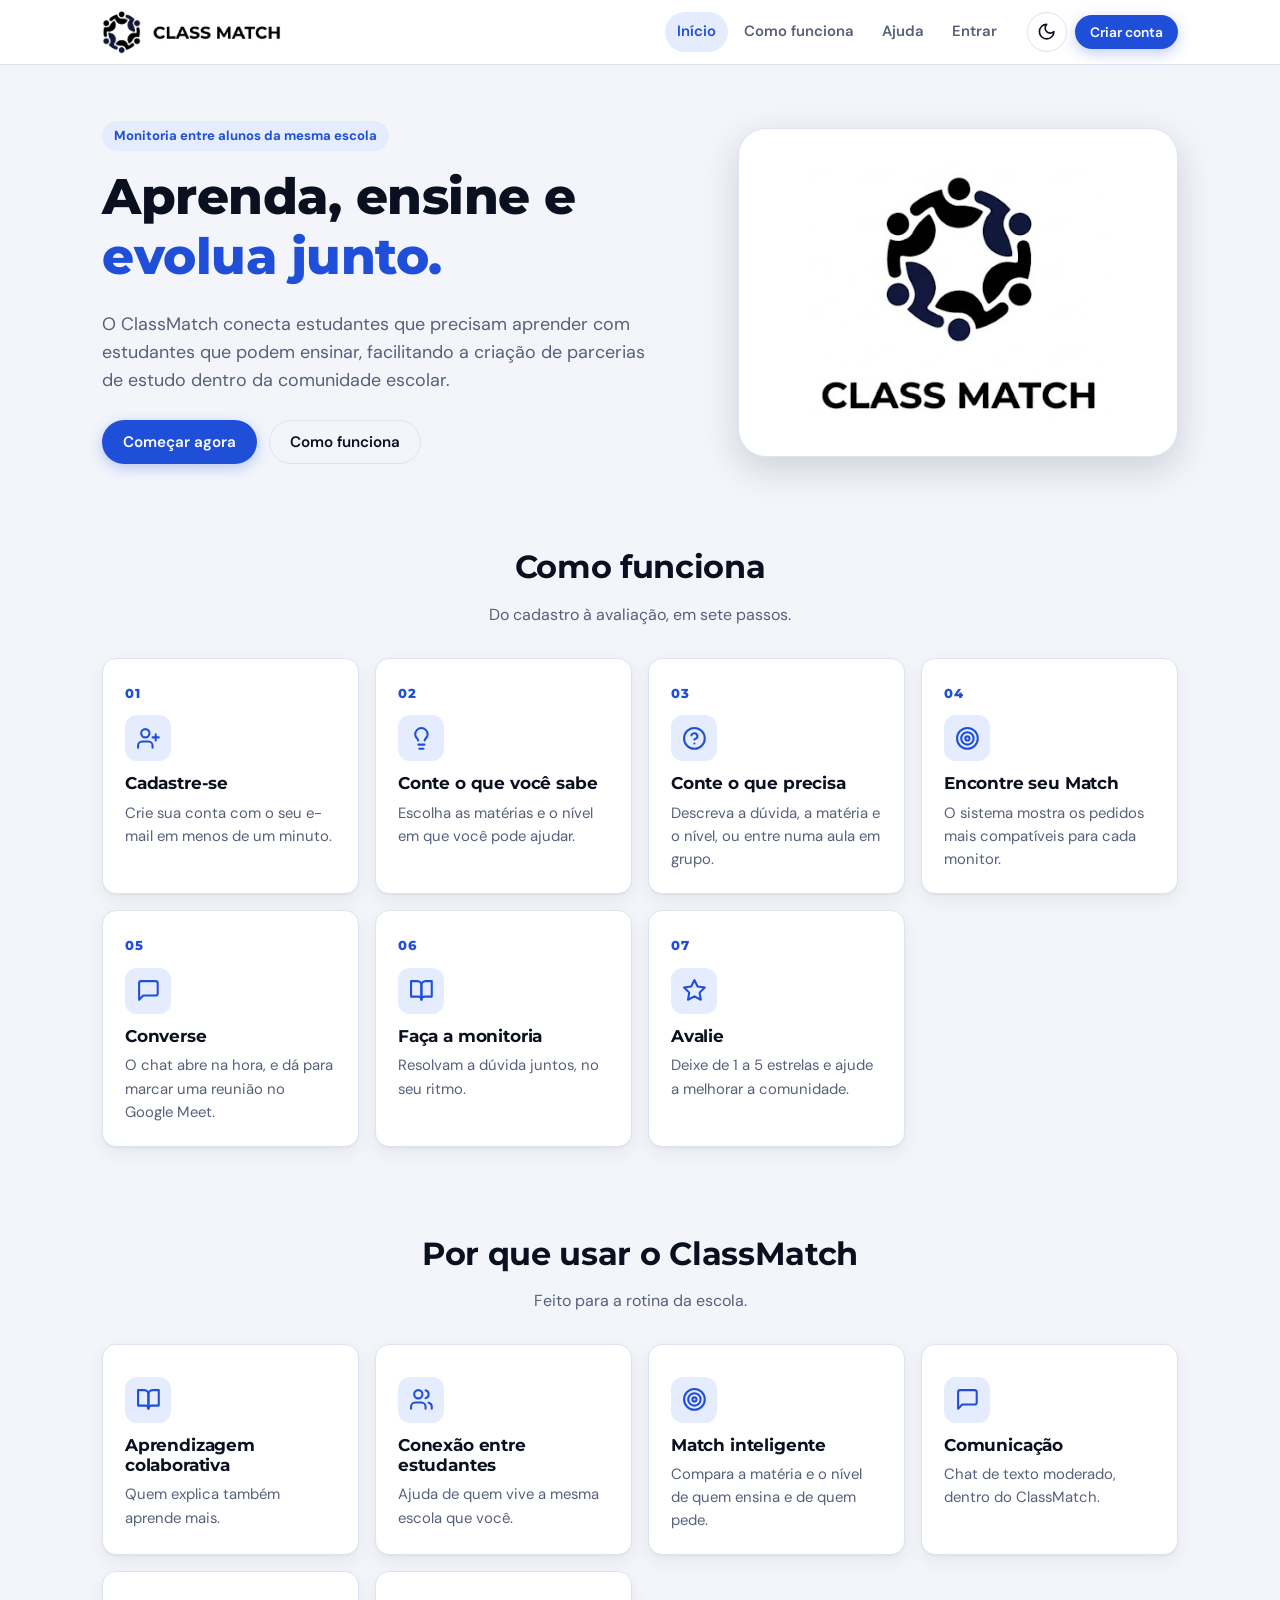
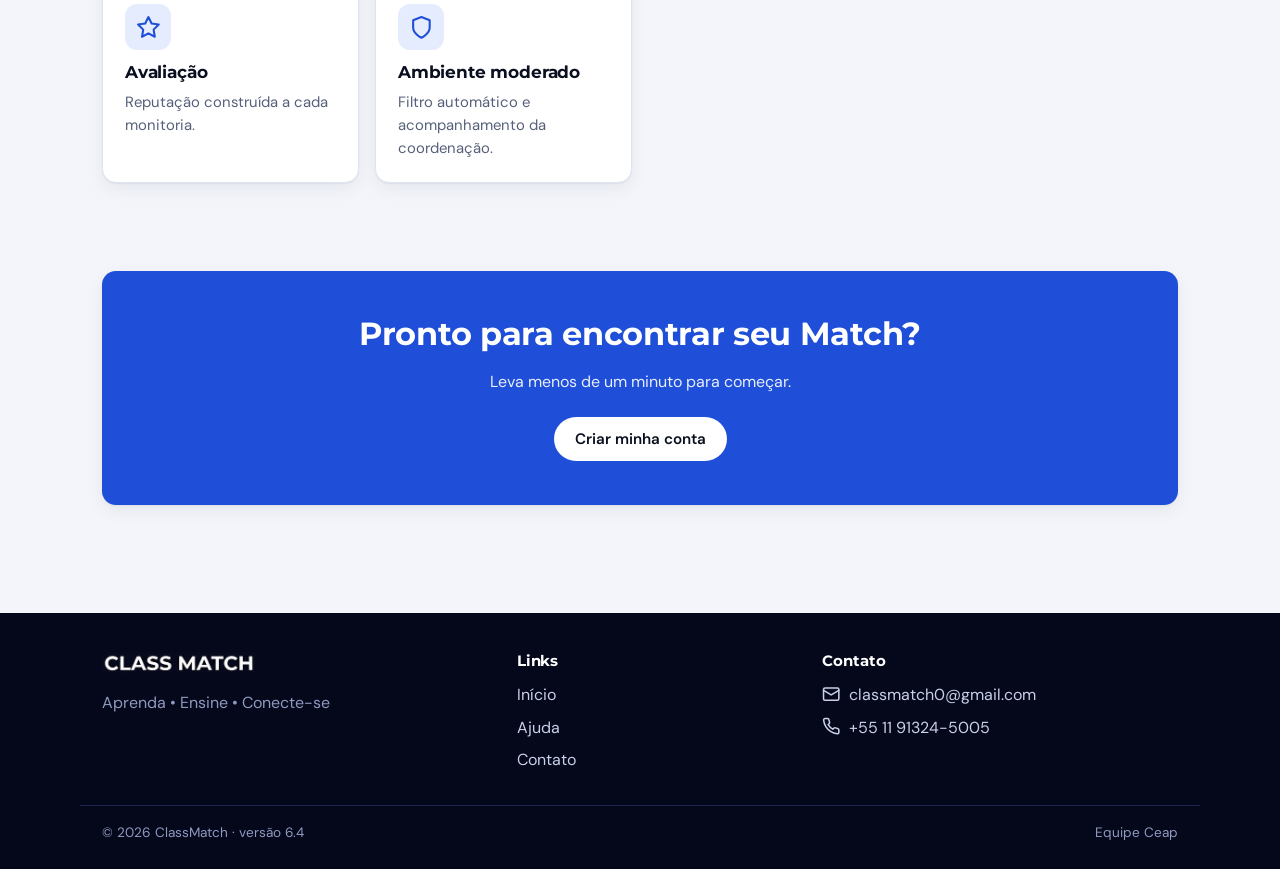
==== frontend/index.html @ 3da72a3e "ClassMatch v6.4 Co-Authored-By: Claude Opus 5.5 (1M context) <noreply@anthropic.com> Claude-Session:" ====
<!DOCTYPE html>
<html lang="pt-BR">
<head>
<meta charset="UTF-8">
<meta name="viewport" content="width=device-width, initial-scale=1.0">
<title>ClassMatch — Aprenda, ensine e evolua junto</title>
<link rel="icon" href="img/simbolo-claro.png">
<script>try{document.documentElement.dataset.tema=localStorage.getItem('classmatch_tema')||(matchMedia('(prefers-color-scheme: dark)').matches?'escuro':'claro')}catch(e){document.documentElement.dataset.tema='claro'}</script>
<link rel="stylesheet" href="style.css">
</head>
<body>
<header id="topo"></header>

<main>
    <section class="hero">
        <div>
            <span class="etiqueta">Monitoria entre alunos da mesma escola</span>
            <h1>Aprenda, ensine e <span class="destaque">evolua junto.</span></h1>
            <p class="lead">O ClassMatch conecta estudantes que precisam aprender com estudantes que podem ensinar,
                facilitando a criação de parcerias de estudo dentro da comunidade escolar.</p>
            <div class="hero-botoes" id="hero-botoes">
                <a href="entrar.html#cadastro" class="btn btn-primary">Começar agora</a>
                <a href="#como-funciona" class="btn btn-ghost">Como funciona</a>
            </div>
        </div>
        <div class="hero-logo">
            <img src="img/logo-claro.png" alt="Logo ClassMatch" class="so-claro">
            <img src="img/logo-escuro.png" alt="Logo ClassMatch" class="so-escuro">
        </div>
    </section>

    <section class="faixa-secao" id="como-funciona">
        <h2>Como funciona</h2>
        <p class="sub">Do cadastro à avaliação, em sete passos.</p>
        <div class="grade">
            <div class="card passo"><span class="passo-num">01</span><span class="passo-icone"><i data-icone="novoUsuario"></i></span><h3>Cadastre-se</h3><p>Crie sua conta com o seu e-mail em menos de um minuto.</p></div>
            <div class="card passo"><span class="passo-num">02</span><span class="passo-icone"><i data-icone="lampada"></i></span><h3>Conte o que você sabe</h3><p>Escolha as matérias e o nível em que você pode ajudar.</p></div>
            <div class="card passo"><span class="passo-num">03</span><span class="passo-icone"><i data-icone="ajuda"></i></span><h3>Conte o que precisa</h3><p>Descreva a dúvida, a matéria e o nível, ou entre numa aula em grupo.</p></div>
            <div class="card passo"><span class="passo-num">04</span><span class="passo-icone"><i data-icone="alvo"></i></span><h3>Encontre seu Match</h3><p>O sistema mostra os pedidos mais compatíveis para cada monitor.</p></div>
            <div class="card passo"><span class="passo-num">05</span><span class="passo-icone"><i data-icone="mensagem"></i></span><h3>Converse</h3><p>O chat abre na hora, e dá para marcar uma reunião no Google Meet.</p></div>
            <div class="card passo"><span class="passo-num">06</span><span class="passo-icone"><i data-icone="livro"></i></span><h3>Faça a monitoria</h3><p>Resolvam a dúvida juntos, no seu ritmo.</p></div>
            <div class="card passo"><span class="passo-num">07</span><span class="passo-icone"><i data-icone="estrela"></i></span><h3>Avalie</h3><p>Deixe de 1 a 5 estrelas e ajude a melhorar a comunidade.</p></div>
        </div>
    </section>

    <section class="faixa-secao">
        <h2>Por que usar o ClassMatch</h2>
        <p class="sub">Feito para a rotina da escola.</p>
        <div class="grade">
            <div class="card beneficio"><span class="beneficio-icone"><i data-icone="livro"></i></span><h3>Aprendizagem colaborativa</h3><p>Quem explica também aprende mais.</p></div>
            <div class="card beneficio"><span class="beneficio-icone"><i data-icone="usuarios"></i></span><h3>Conexão entre estudantes</h3><p>Ajuda de quem vive a mesma escola que você.</p></div>
            <div class="card beneficio"><span class="beneficio-icone"><i data-icone="alvo"></i></span><h3>Match inteligente</h3><p>Compara a matéria e o nível de quem ensina e de quem pede.</p></div>
            <div class="card beneficio"><span class="beneficio-icone"><i data-icone="mensagem"></i></span><h3>Comunicação</h3><p>Chat de texto moderado, dentro do ClassMatch.</p></div>
            <div class="card beneficio"><span class="beneficio-icone"><i data-icone="estrela"></i></span><h3>Avaliação</h3><p>Reputação construída a cada monitoria.</p></div>
            <div class="card beneficio"><span class="beneficio-icone"><i data-icone="escudo"></i></span><h3>Ambiente moderado</h3><p>Filtro automático e acompanhamento da coordenação.</p></div>
        </div>
    </section>

    <section class="faixa-secao">
        <div class="card cta">
            <h2>Pronto para encontrar seu Match?</h2>
            <p>Leva menos de um minuto para começar.</p>
            <a href="entrar.html#cadastro" class="btn" id="cta-botao">Criar minha conta</a>
        </div>
    </section>
</main>

<footer id="rodape"></footer>
<script src="api.js"></script>
<script src="layout.js"></script>
<script>
    // Recado de despedida depois de excluir a conta.
    try {
        const recadoOk = sessionStorage.getItem('classmatch_recado_ok');
        if (recadoOk) {
            sessionStorage.removeItem('classmatch_recado_ok');
            document.querySelector('main').prepend(h('div', { class: 'container' },
                h('div', { class: 'msg show ok', role: 'status' }, recadoOk)));
        }
    } catch (_) { /* navegador sem armazenamento */ }
    // Quem já está logado vai direto para o painel.
    if (sessao.obter()) {
        document.getElementById('hero-botoes').replaceChildren(
            h('a', { href: 'dashboard.html', class: 'btn btn-primary' }, 'Ir para o meu painel'),
            h('a', { href: '#como-funciona', class: 'btn btn-ghost' }, 'Como funciona'));
        const cta = document.getElementById('cta-botao');
        cta.href = 'dashboard.html';
        cta.textContent = 'Abrir meu painel';
    }
</script>
</body>
</html>
---- frontend/style.css ----
/* ============================================================================
   ClassMatch — estilo
   Cores: preto, azul e branco. Tema claro/escuro via <html data-tema="...">.
   O fundo do tema escuro é o mesmo azul-marinho da logo (#080B1E).
   ============================================================================ */
@import url('https://fonts.googleapis.com/css2?family=Montserrat:wght@600;700;800&family=DM+Sans:wght@400;500;600;700&display=swap');

:root,
[data-tema="claro"] {
    --fundo: #F3F5FB;
    --superficie: #FFFFFF;
    --superficie-2: #EDF1FA;
    --cabecalho: #FFFFFF;          /* igual ao fundo da logo clara */
    --texto: #0B1020;
    --texto-suave: #56607A;
    --linha: #DDE3EF;
    --azul: #1F4FD8;
    --azul-forte: #1740B5;
    --azul-suave: #E5ECFD;
    --contraste-azul: #FFFFFF;
    --sucesso: #0F8A5F;
    --sucesso-suave: #E3F5EE;
    --erro: #CF3B3B;
    --erro-suave: #FCEBEB;
    --aviso: #A86A0C;
    --aviso-suave: #FDF3E1;
    --sombra: 0 1px 2px rgba(11, 16, 32, .06), 0 6px 18px rgba(11, 16, 32, .06);
    --sombra-forte: 0 12px 36px rgba(11, 16, 32, .16);
    color-scheme: light;
}

[data-tema="escuro"] {
    --fundo: #080B1E;              /* igual ao fundo da logo escura */
    --superficie: #0F1531;
    --superficie-2: #161E42;
    --cabecalho: #080B1E;
    --texto: #EEF2FF;
    --texto-suave: #9AA5C6;
    --linha: #242D57;
    --azul: #4C7DFF;
    --azul-forte: #6E96FF;
    --azul-suave: rgba(76, 125, 255, .16);
    --contraste-azul: #FFFFFF;
    --sucesso: #3CCB8E;
    --sucesso-suave: rgba(60, 203, 142, .14);
    --erro: #FF6B6B;
    --erro-suave: rgba(255, 107, 107, .14);
    --aviso: #F2B544;
    --aviso-suave: rgba(242, 181, 68, .14);
    --sombra: 0 1px 2px rgba(0, 0, 0, .4), 0 8px 24px rgba(0, 0, 0, .25);
    --sombra-forte: 0 16px 40px rgba(0, 0, 0, .5);
    color-scheme: dark;
}

:root {
    --raio: 14px;
    --raio-sm: 9px;
    --fonte-titulo: 'Montserrat', 'Segoe UI', Arial, sans-serif;
    --fonte: 'DM Sans', 'Segoe UI', Arial, sans-serif;
    --largura: 1120px;
}

* { box-sizing: border-box; }
[hidden] { display: none !important; }

/* Ícones SVG (api.js) */
.icone { width: 1.15em; height: 1.15em; fill: none; stroke: currentColor; stroke-width: 2; stroke-linecap: round; stroke-linejoin: round; vertical-align: -.2em; flex-shrink: 0; }
.auth-lado li .icone, #contato .icone { color: var(--azul); margin-right: 4px; }
.rodape a .icone { margin-right: 4px; }

html { scroll-behavior: smooth; scroll-padding-top: 84px; }
body {
    margin: 0;
    min-height: 100vh;
    display: flex;
    flex-direction: column;
    background: var(--fundo);
    color: var(--texto);
    font-family: var(--fonte);
    font-size: 16px;
    line-height: 1.55;
    transition: background-color .25s ease, color .25s ease;
}
main { flex: 1; }
h1, h2, h3 { font-family: var(--fonte-titulo); line-height: 1.2; margin: 0 0 .5em; letter-spacing: -.01em; }
h1 { font-size: clamp(2rem, 4.5vw, 3.1rem); font-weight: 800; }
h2 { font-size: 1.35rem; font-weight: 700; }
h3 { font-size: 1.05rem; font-weight: 700; }
p { margin: 0 0 .8em; }
a { color: var(--azul); }
img { max-width: 100%; }
code { font-size: .88em; background: var(--superficie-2); padding: 1px 6px; border-radius: 6px; }

/* Logo muda sozinha com o tema */
[data-tema="escuro"] .so-claro { display: none !important; }
[data-tema="claro"] .so-escuro, :root:not([data-tema]) .so-escuro { display: none !important; }

/* ---------------------------------------------------------------- botões */
.btn {
    display: inline-flex; align-items: center; justify-content: center; gap: 8px;
    padding: 11px 20px;
    border: 1px solid transparent;
    border-radius: 999px;
    font: 600 .95rem var(--fonte);
    text-decoration: none;
    cursor: pointer;
    transition: transform .15s ease, background-color .15s ease, border-color .15s ease, box-shadow .15s ease;
    white-space: nowrap;
}
.btn:hover { transform: translateY(-1px); }
.btn:active { transform: translateY(0); }
.btn:disabled { opacity: .55; cursor: progress; transform: none; }
.btn-primary, .btn-accent { background: var(--azul); color: var(--contraste-azul); box-shadow: 0 4px 14px rgba(31, 79, 216, .28); }
.btn-primary:hover, .btn-accent:hover { background: var(--azul-forte); }
.btn-ghost { background: transparent; color: var(--texto); border-color: var(--linha); }
.btn-ghost:hover { border-color: var(--azul); color: var(--azul); }
.btn-escuro { background: var(--texto); color: var(--fundo); }
.btn-sm { padding: 7px 14px; font-size: .86rem; }
.btn-block { width: 100%; }
.btn-perigo { color: var(--erro); }
.btn-perigo:hover { color: var(--erro); border-color: var(--erro); }
.btn-perigo-cheio { background: var(--erro); color: #FFFFFF; }
.btn:focus-visible, .icone-btn:focus-visible, a:focus-visible, .tab-btn:focus-visible, .chip-remover:focus-visible,
.estrela:focus-visible, .item-clicavel:focus-visible, summary:focus-visible, input:focus-visible,
select:focus-visible, textarea:focus-visible {
    outline: 3px solid var(--azul);
    outline-offset: 2px;
}

.icone-btn {
    position: relative;
    display: inline-grid; place-items: center;
    width: 40px; height: 40px;
    border: 1px solid var(--linha);
    border-radius: 50%;
    background: var(--superficie);
    color: var(--texto);
    font-size: 1.05rem;
    cursor: pointer;
    transition: border-color .15s ease, transform .15s ease;
}
.icone-btn:hover { border-color: var(--azul); transform: translateY(-1px); }

/* ---------------------------------------------------------------- cabeçalho */
.topo {
    position: sticky; top: 0; z-index: 40;
    background: var(--cabecalho);
    border-bottom: 1px solid var(--linha);
    transition: background-color .25s ease;
}
.topo-interno {
    max-width: var(--largura); margin: 0 auto;
    display: flex; align-items: center; gap: 18px;
    padding: 10px 22px;
}
.marca { display: inline-flex; align-items: center; gap: 10px; text-decoration: none; flex-shrink: 0; }
.marca .simbolo { height: 44px; width: auto; }
.marca .nome { height: 17px; width: auto; }
.menu { display: flex; align-items: center; gap: 4px; margin-left: auto; }
.menu a.link {
    padding: 8px 12px; border-radius: 999px;
    color: var(--texto-suave); text-decoration: none; font-weight: 600; font-size: .93rem;
    transition: color .15s ease, background-color .15s ease;
}
.menu a.link:hover { color: var(--texto); background: var(--superficie-2); }
.menu a.link.atual { color: var(--azul); background: var(--azul-suave); }
.acoes-topo { display: flex; align-items: center; gap: 8px; }
.menu-btn { display: none; }
.avatar {
    display: inline-grid; place-items: center;
    width: 40px; height: 40px; border-radius: 50%;
    background: var(--azul); color: #FFFFFF;
    font: 700 .9rem var(--fonte-titulo); text-decoration: none; flex-shrink: 0;
}
.avatar.grande { width: 88px; height: 88px; font-size: 1.8rem; }

/* Notificações */
.contador-notif {
    position: absolute; top: -4px; right: -4px;
    min-width: 19px; height: 19px; padding: 0 5px;
    border-radius: 999px; background: var(--erro); color: #FFFFFF;
    font: 700 .7rem/19px var(--fonte); text-align: center;
}
.notif-caixa { position: relative; }
.painel-notif {
    position: absolute; right: 0; top: calc(100% + 10px);
    width: min(360px, calc(100vw - 24px));
    background: var(--superficie); border: 1px solid var(--linha);
    border-radius: var(--raio); box-shadow: var(--sombra-forte);
    overflow: hidden; animation: aparecer .18s ease;
}
.painel-notif-topo { display: flex; justify-content: space-between; align-items: center; padding: 12px 16px; border-bottom: 1px solid var(--linha); }
.painel-notif-topo strong { font-family: var(--fonte-titulo); font-size: .95rem; }
.painel-notif-topo button { background: none; border: none; color: var(--azul); font: 600 .82rem var(--fonte); cursor: pointer; }
.lista-notif { max-height: 380px; overflow-y: auto; }
.notif {
    display: flex; gap: 12px; width: 100%; padding: 12px 16px;
    border: none; border-bottom: 1px solid var(--linha); background: none;
    color: var(--texto); font: inherit; text-align: left; cursor: pointer;
}
.notif:hover { background: var(--superficie-2); }
.notif.nao-lida { background: var(--azul-suave); }
.notif-icone { color: var(--azul); font-size: 1.15rem; line-height: 1.2; }
.notif-texto { font-size: .9rem; }
.notif-tempo { display: block; font-size: .76rem; color: var(--texto-suave); }
.notif-vazia { padding: 26px 16px; text-align: center; color: var(--texto-suave); font-size: .9rem; }

/* ---------------------------------------------------------------- rodapé */
.rodape { margin-top: 64px; background: #05071A; color: #C8D0EA; }
.rodape-interno {
    max-width: var(--largura); margin: 0 auto; padding: 40px 22px 24px;
    display: grid; grid-template-columns: 1.4fr 1fr 1.3fr; gap: 32px;
}
.rodape img { height: 20px; width: auto; margin-bottom: 10px; }
.rodape h3 { color: #FFFFFF; font-size: .92rem; margin-bottom: 12px; }
.rodape a { color: #C8D0EA; text-decoration: none; display: block; margin-bottom: 8px; }
.rodape a:hover { color: #FFFFFF; }
.rodape-lema { color: #8E9AC0; margin: 0; }
.rodape-base {
    max-width: var(--largura); margin: 0 auto; padding: 16px 22px 26px;
    border-top: 1px solid #1B2350; font-size: .85rem; color: #8E9AC0;
    display: flex; justify-content: space-between; gap: 12px; flex-wrap: wrap;
}

/* ---------------------------------------------------------------- estrutura */
.container { max-width: var(--largura); margin: 0 auto; padding: 32px 22px; }
.section { margin-bottom: 36px; animation: subir .35s ease both; }
.section-head { display: flex; justify-content: space-between; align-items: baseline; gap: 12px; margin-bottom: 14px; }
.section-head h2 { margin: 0; }
.count { font-size: .86rem; color: var(--texto-suave); }
.muted, .hint { color: var(--texto-suave); }
.voltar-linha { display: flex; gap: 8px; flex-wrap: wrap; margin-bottom: 20px; }
.grid-2 { display: grid; grid-template-columns: minmax(0, 1fr) minmax(0, 1.25fr); gap: 20px; align-items: start; }

.card, .item {
    background: var(--superficie);
    border: 1px solid var(--linha);
    border-radius: var(--raio);
    box-shadow: var(--sombra);
    transition: border-color .15s ease, transform .15s ease, background-color .25s ease;
}
.card { padding: 24px; }
.item { padding: 18px 20px; margin-bottom: 12px; animation: subir .3s ease both; }
.item-top { display: flex; justify-content: space-between; align-items: flex-start; gap: 10px; }
.item-title { font-weight: 700; font-size: 1.02rem; }
.item-meta { font-size: .86rem; color: var(--texto-suave); margin-top: 3px; }
.item-texto { margin: 10px 0 0; white-space: pre-wrap; overflow-wrap: anywhere; }
.item-actions { display: flex; flex-wrap: wrap; align-items: center; gap: 8px; margin-top: 14px; }
.item-clicavel { cursor: pointer; }
.item-clicavel:hover { border-color: var(--azul); }
.item-clicavel.ativo { border-color: var(--azul); box-shadow: inset 4px 0 0 var(--azul), var(--sombra); }
.item-alerta { box-shadow: inset 4px 0 0 var(--erro), var(--sombra); }
.item-sinais { display: flex; gap: 12px; margin-top: 8px; }
.sinal { font-size: .8rem; font-weight: 600; color: var(--azul); }
.sinal-novo::before { content: ""; display: inline-block; width: 8px; height: 8px; margin-right: 6px; border-radius: 50%; background: var(--azul); }
.empty-state {
    padding: 26px; border: 1px dashed var(--linha); border-radius: var(--raio);
    text-align: center; color: var(--texto-suave); background: var(--superficie);
}

/* Selos de status */
.badge {
    display: inline-flex; align-items: center; gap: 4px;
    padding: 3px 10px; border-radius: 999px;
    font-size: .76rem; font-weight: 700; white-space: nowrap;
    background: var(--superficie-2); color: var(--texto-suave);
}
.badge.pendente, .badge.em_analise, .badge.advertido { background: var(--aviso-suave); color: var(--aviso); }
.badge.em_match, .badge.aceito, .badge.azul { background: var(--azul-suave); color: var(--azul); }
.badge.atendida, .badge.concluido, .badge.resolvida, .badge.ativo { background: var(--sucesso-suave); color: var(--sucesso); }
.badge.cancelada, .badge.cancelado, .badge.banido, .badge.recusado { background: var(--erro-suave); color: var(--erro); }

/* ---------------------------------------------------------------- formulários */
.field { margin-bottom: 16px; }
.field label { display: block; margin-bottom: 6px; font-size: .88rem; font-weight: 600; }
.obrigatorio { color: var(--erro); }
.field input, .field select, .field textarea, .entrada, .chat-input input {
    width: 100%;
    padding: 11px 14px;
    border: 1px solid var(--linha);
    border-radius: var(--raio-sm);
    background: var(--superficie);
    color: var(--texto);
    font: inherit;
    transition: border-color .15s ease, box-shadow .15s ease;
}
.field input:focus, .field select:focus, .field textarea:focus, .entrada:focus, .chat-input input:focus {
    outline: none; border-color: var(--azul); box-shadow: 0 0 0 3px var(--azul-suave);
}
.field input:user-invalid, .field textarea:user-invalid { border-color: var(--erro); }
.field textarea { min-height: 96px; resize: vertical; }
.field-row { display: flex; gap: 14px; }
.field-row .field { flex: 1; min-width: 0; }
.field-dica { font-size: .85rem; color: var(--texto-suave); margin: -6px 0 14px; }
.contador { text-align: right; font-size: .76rem; color: var(--texto-suave); margin-top: 4px; }

/* Mensagens de retorno */
.msg { display: none; padding: 12px 16px; border-radius: var(--raio-sm); margin-bottom: 16px; font-size: .92rem; }
.msg.show { display: block; animation: aparecer .2s ease; }
.msg.error { background: var(--erro-suave); color: var(--erro); }
.msg.error::before, .msg.ok::before {
    display: inline-grid; place-items: center; width: 18px; height: 18px; margin-right: 8px;
    border-radius: 50%; color: #FFFFFF; font: 700 .72rem/1 var(--fonte); vertical-align: -3px;
}
.msg.error::before { content: "!"; background: var(--erro); }
.msg.ok { background: var(--sucesso-suave); color: var(--sucesso); }
.msg.ok::before { content: "\2713"; background: var(--sucesso); }
.msg.aviso { background: var(--aviso-suave); color: var(--aviso); }
.toast {
    position: fixed; left: 50%; bottom: 22px; transform: translateX(-50%);
    width: max-content; max-width: min(520px, calc(100% - 28px));
    margin: 0; z-index: 80; box-shadow: var(--sombra-forte); border: 1px solid var(--linha);
    background: var(--superficie);
}
.carregando { color: var(--texto-suave); padding: 18px; text-align: center; }
.carregando::before {
    content: ""; display: inline-block; width: 14px; height: 14px; margin-right: 8px; vertical-align: -2px;
    border: 2px solid currentColor; border-right-color: transparent; border-radius: 50%; animation: girar .8s linear infinite;
}

/* Faixas no topo do painel */
.faixa { padding: 12px 22px; text-align: center; font-size: .92rem; background: var(--erro-suave); color: var(--erro); }
.faixa-aviso { display: flex; justify-content: center; align-items: center; gap: 14px; background: var(--aviso-suave); color: var(--aviso); }

/* Abas (entrar / cadastrar) */
.tabs { display: flex; gap: 6px; padding: 5px; margin: 20px 0; background: var(--superficie-2); border-radius: 999px; }
.tab-btn {
    flex: 1; padding: 9px; border: none; border-radius: 999px; background: none;
    color: var(--texto-suave); font: 600 .93rem var(--fonte); cursor: pointer; transition: all .15s ease;
}
.tab-btn.active { background: var(--superficie); color: var(--texto); box-shadow: var(--sombra); }
.tab-panel { display: none; }
.tab-panel.active { display: block; animation: aparecer .2s ease; }

/* ---------------------------------------------------------------- home */
.hero { max-width: var(--largura); margin: 0 auto; padding: 56px 22px 40px; display: grid; grid-template-columns: 1.15fr .85fr; gap: 40px; align-items: center; }
.hero p.lead { font-size: 1.12rem; color: var(--texto-suave); max-width: 560px; }
.hero-botoes { display: flex; gap: 12px; flex-wrap: wrap; margin-top: 26px; }
.etiqueta { display: inline-block; padding: 5px 12px; margin-bottom: 16px; border-radius: 999px; background: var(--azul-suave); color: var(--azul); font-weight: 700; font-size: .82rem; }
.destaque { color: var(--azul); }
.hero-logo {
    display: grid; place-items: center; padding: 34px; border-radius: 28px;
    background: var(--cabecalho); border: 1px solid var(--linha); box-shadow: var(--sombra-forte);
}
.hero-logo img { width: min(300px, 100%); height: auto; }
.faixa-secao { max-width: var(--largura); margin: 0 auto; padding: 44px 22px; }
.faixa-secao > h2 { text-align: center; font-size: clamp(1.5rem, 3vw, 2rem); }
.faixa-secao > p.sub { text-align: center; color: var(--texto-suave); margin-bottom: 30px; }
.grade { display: grid; grid-template-columns: repeat(auto-fit, minmax(210px, 1fr)); gap: 16px; }
.passo, .beneficio { padding: 22px; animation: subir .4s ease both; }
.passo:hover, .beneficio:hover { transform: translateY(-3px); border-color: var(--azul); }
.passo-num { font: 800 .82rem var(--fonte-titulo); color: var(--azul); letter-spacing: .06em; }
.passo-icone, .beneficio-icone {
    display: grid; place-items: center; width: 46px; height: 46px; margin: 10px 0 12px;
    border-radius: 12px; background: var(--azul-suave); color: var(--azul); font-size: 1.35rem;
}
.passo p, .beneficio p { margin: 0; color: var(--texto-suave); font-size: .93rem; }
.cta { text-align: center; background: var(--azul); color: #FFFFFF; border: none; padding: 44px 24px; }
.cta h2 { color: #FFFFFF; font-size: clamp(1.4rem, 3vw, 2rem); }
.cta p { opacity: .9; }
.cta .btn { background: #FFFFFF; color: #0B1020; margin-top: 10px; }

/* ---------------------------------------------------------------- entrar */
.auth-shell { max-width: 980px; margin: 0 auto; padding: 36px 22px; display: grid; grid-template-columns: .9fr 1.1fr; gap: 28px; align-items: start; }
.auth-lado { text-align: center; padding: 34px 24px; background: var(--cabecalho); }
.auth-lado img { width: min(230px, 100%); height: auto; margin-bottom: 18px; }
.auth-lado ul { text-align: left; list-style: none; padding: 0; margin: 18px 0 0; }
.auth-lado li { padding: 8px 0; border-top: 1px solid var(--linha); color: var(--texto-suave); font-size: .93rem; }
.auth-card h1 { font-size: 1.7rem; }
.contas-teste { margin-top: 22px; padding-top: 16px; border-top: 1px dashed var(--linha); font-size: .9rem; }
.contas-teste summary { cursor: pointer; color: var(--texto-suave); }
.contas-teste-lista { display: flex; flex-wrap: wrap; gap: 8px; margin-top: 10px; }

/* ---------------------------------------------------------------- painel */
.boas-vindas { display: flex; justify-content: space-between; align-items: center; gap: 20px; flex-wrap: wrap; margin-bottom: 30px; }
.boas-vindas h1 { font-size: clamp(1.5rem, 3vw, 2rem); margin: 0 0 4px; }
.atalhos { display: grid; grid-template-columns: repeat(auto-fit, minmax(170px, 1fr)); gap: 12px; margin-bottom: 34px; }
.atalho { display: flex; align-items: center; gap: 12px; padding: 16px 18px; text-decoration: none; color: var(--texto); font-weight: 600; }
.atalho:hover { border-color: var(--azul); transform: translateY(-2px); }
.atalho-icone { display: grid; place-items: center; width: 40px; height: 40px; border-radius: 10px; background: var(--azul-suave); color: var(--azul); font-size: 1.2rem; flex-shrink: 0; }

.lista-materias { display: flex; flex-wrap: wrap; gap: 8px; }
.lista-materias .empty-state { flex: 1; }
.chip {
    display: inline-flex; align-items: center; gap: 6px;
    padding: 6px 8px 6px 14px; border-radius: 999px;
    background: var(--azul-suave); color: var(--texto); font-size: .88rem; font-weight: 600;
}
.chip.simples { padding: 6px 14px; }
.chip-nivel { margin-left: 6px; font-weight: 500; color: var(--texto-suave); font-size: .8rem; }
.chip-remover { width: 24px; height: 24px; border: none; border-radius: 50%; background: none; color: var(--texto-suave); cursor: pointer; font-size: 1rem; }
.chip-remover:hover { background: var(--erro-suave); color: var(--erro); }

/* Card de possível match */
.card-match .rotulo-match { font: 800 .74rem var(--fonte-titulo); letter-spacing: .08em; color: var(--azul); }
.card-match .item-title { font-size: 1.12rem; margin-top: 4px; }
.info-match { display: flex; flex-wrap: wrap; gap: 8px 18px; margin-top: 8px; font-size: .9rem; color: var(--texto-suave); }
.compat { display: flex; align-items: center; gap: 10px; font-size: .84rem; color: var(--texto-suave); margin-left: auto; }
.compat .barra { width: 90px; }
.compat-alta { color: var(--sucesso); font-weight: 600; }

/* Barras (compatibilidade, defasagem) */
.barra { display: inline-block; width: 80px; height: 7px; border-radius: 999px; background: var(--superficie-2); overflow: hidden; vertical-align: middle; }
.barra-cheia { display: block; height: 100%; border-radius: 999px; background: var(--azul); }
.barra-cheia.alta { background: var(--erro); }
.taxa { display: inline-flex; align-items: center; gap: 10px; white-space: nowrap; }

/* Números da coordenação */
.stats { display: grid; grid-template-columns: repeat(auto-fit, minmax(140px, 1fr)); gap: 12px; margin: 0; }
.stat { padding: 16px 18px; background: var(--superficie); border: 1px solid var(--linha); border-radius: var(--raio); box-shadow: var(--sombra); }
.stat dt { font-size: .82rem; color: var(--texto-suave); }
.stat dd { margin: 4px 0 0; font: 800 1.9rem var(--fonte-titulo); }
.stat.alerta dd { color: var(--erro); }

/* Tabelas */
.tabela-rolagem { overflow-x: auto; background: var(--superficie); border: 1px solid var(--linha); border-radius: var(--raio); box-shadow: var(--sombra); }
table { width: 100%; border-collapse: collapse; font-size: .93rem; }
th, td { padding: 13px 16px; text-align: left; border-bottom: 1px solid var(--linha); }
th { font-size: .78rem; text-transform: uppercase; letter-spacing: .05em; color: var(--texto-suave); background: var(--superficie-2); }
tr:last-child td { border-bottom: none; }
td.vazio { text-align: center; color: var(--texto-suave); padding: 24px; }
.link-perfil { background: none; border: none; padding: 0; color: var(--azul); font: inherit; font-weight: 600; cursor: pointer; text-align: left; }
.link-perfil:hover { text-decoration: underline; }
.citacao { margin: 12px 0 0; padding: 10px 14px; border-left: 3px solid var(--azul); background: var(--superficie-2); border-radius: 0 var(--raio-sm) var(--raio-sm) 0; font-size: .9rem; overflow-wrap: anywhere; }
.citacao-rotulo { display: block; font-size: .76rem; color: var(--texto-suave); margin-bottom: 2px; }

/* ---------------------------------------------------------------- chat */
.chat-box {
    display: flex; flex-direction: column; height: 560px;
    background: var(--superficie); border: 1px solid var(--linha); border-radius: var(--raio);
    box-shadow: var(--sombra); overflow: hidden;
}
.chat-head { display: flex; flex-wrap: wrap; justify-content: space-between; align-items: flex-start; gap: 10px 12px; padding: 14px 18px; border-bottom: 1px solid var(--linha); }
.chat-head > div:first-child { flex: 1 1 200px; min-width: 0; }
.chat-acoes { display: flex; flex-wrap: wrap; justify-content: flex-end; gap: 6px; }
.chat-messages { flex: 1; overflow-y: auto; padding: 18px; display: flex; flex-direction: column; gap: 10px; background: var(--fundo); }
.chat-msg {
    max-width: 78%; padding: 10px 14px; border-radius: 16px 16px 16px 4px;
    background: var(--superficie); border: 1px solid var(--linha); animation: aparecer .2s ease;
}
.chat-msg.mine { align-self: flex-end; background: var(--azul); color: #FFFFFF; border-color: var(--azul); border-radius: 16px 16px 4px 16px; }
.chat-msg.destacada { border-color: var(--erro); border-width: 2px; }
.chat-msg .who { font-size: .74rem; opacity: .75; margin-bottom: 2px; }
.chat-msg .texto { white-space: pre-wrap; overflow-wrap: anywhere; }
.chat-msg .flag { font-size: .74rem; margin-top: 4px; opacity: .85; }
.chat-msg .original { font-size: .76rem; margin-top: 6px; padding-top: 6px; border-top: 1px dashed currentColor; opacity: .8; overflow-wrap: anywhere; }
.chat-vazio-msg { margin: auto; max-width: 300px; text-align: center; color: var(--texto-suave); font-size: .92rem; }
.chat-leitura { max-height: 60vh; border: 1px solid var(--linha); border-radius: var(--raio-sm); }

/* Campo de mensagem: [texto] [enviar] */
.chat-input { display: flex; align-items: center; gap: 8px; padding: 12px; border-top: 1px solid var(--linha); background: var(--superficie); }
.chat-input input { border-radius: 999px; }
.chat-input .enviar { width: 42px; height: 42px; padding: 0; border-radius: 50%; font-size: 1.05rem; flex-shrink: 0; }
.chat-rodape { padding: 14px 18px; border-top: 1px solid var(--linha); background: var(--superficie-2); font-size: .92rem; }
.chat-rodape p { margin: 0; }

/* Avaliação */
.avaliacao p { margin-bottom: 6px; }
.estrelas { display: flex; gap: 2px; margin-bottom: 8px; }
.estrela { border: none; background: none; padding: 0 2px; font-size: 1.7rem; line-height: 1; color: var(--linha); cursor: pointer; transition: transform .1s ease; }
.estrela:hover { transform: scale(1.12); }
.estrela:hover, .estrela.acesa { color: #F5B301; }
.avaliacao-linha { display: flex; gap: 8px; }
.avaliacao-linha .entrada { flex: 1; }
.nota-estrelas { color: #F5B301; letter-spacing: 1px; }

/* ---------------------------------------------------------------- perfil */
.perfil-topo { display: flex; gap: 22px; align-items: center; flex-wrap: wrap; }
.perfil-topo h1 { font-size: 1.7rem; margin: 0 0 6px; }
.perfil-topo .badges { display: flex; gap: 6px; flex-wrap: wrap; }
.perfil-bio { margin-top: 18px; color: var(--texto-suave); white-space: pre-wrap; overflow-wrap: anywhere; }
.perfil-numeros { display: grid; grid-template-columns: repeat(auto-fit, minmax(150px, 1fr)); gap: 12px; margin: 22px 0; }
.perfil-numeros .stat dd { font-size: 1.6rem; }
.perfil-bloco { margin-top: 22px; }
.perfil-bloco h3 { margin-bottom: 10px; }
.avaliacao-item { padding: 12px 0; border-top: 1px solid var(--linha); font-size: .92rem; }

/* ---------------------------------------------------------------- ajuda */
.faq details { padding: 0; margin-bottom: 10px; }
.faq summary { list-style: none; display: flex; align-items: center; gap: 12px; padding: 16px 20px; cursor: pointer; font-weight: 700; }
.faq summary::-webkit-details-marker { display: none; }
.faq summary::after { content: "+"; margin-left: auto; font-size: 1.3rem; color: var(--azul); transition: transform .2s ease; }
.faq details[open] summary::after { transform: rotate(45deg); }
.faq .resposta { padding: 0 20px 18px 56px; color: var(--texto-suave); }
.faq .resposta ol { margin: 0; padding-left: 18px; }
.contato-botoes { display: flex; gap: 12px; flex-wrap: wrap; margin-top: 16px; }
.btn-whats { background: #1FAF55; color: #FFFFFF; }
.btn-whats:hover { background: #178F45; }

/* ---------------------------------------------------------------- janelas */
dialog {
    width: calc(100% - 32px); max-width: 460px; padding: 24px;
    border: 1px solid var(--linha); border-radius: var(--raio);
    background: var(--superficie); color: var(--texto); box-shadow: var(--sombra-forte);
}
dialog[open] { animation: aparecer .2s ease; }
dialog::backdrop { background: rgba(5, 7, 26, .6); backdrop-filter: blur(2px); }
.dialogo-botoes { display: flex; justify-content: flex-end; gap: 8px; margin-top: 10px; }
.dialogo-largo { max-width: 660px; }
.dialogo-topo { display: flex; justify-content: space-between; align-items: flex-start; gap: 12px; margin-bottom: 14px; }

/* ---------------------------------------------------------------- animações */
@keyframes subir { from { opacity: 0; transform: translateY(8px); } to { opacity: 1; transform: none; } }
@keyframes aparecer { from { opacity: 0; transform: scale(.98); } to { opacity: 1; transform: none; } }
@keyframes piscar { 50% { opacity: .25; } }
@keyframes girar { to { transform: rotate(360deg); } }
@media (prefers-reduced-motion: reduce) {
    *, *::before, *::after { animation: none !important; transition: none !important; scroll-behavior: auto !important; }
}

/* ---------------------------------------------------------------- telas menores */
@media (max-width: 900px) {
    .hero, .auth-shell, .grid-2 { grid-template-columns: 1fr; }
    .hero-logo { order: -1; padding: 24px; }
    .hero-logo img { width: min(200px, 60%); }
    .rodape-interno { grid-template-columns: 1fr 1fr; }
    .auth-lado ul { display: none; }
}
@media (max-width: 760px) {
    .menu-btn { display: inline-grid; }
    .menu {
        display: none; position: absolute; left: 0; right: 0; top: 100%;
        flex-direction: column; align-items: stretch; gap: 2px; padding: 10px 14px 16px;
        background: var(--cabecalho); border-bottom: 1px solid var(--linha); box-shadow: var(--sombra-forte);
    }
    .menu.aberto { display: flex; animation: aparecer .18s ease; }
    .menu a.link { padding: 12px 14px; }
    .acoes-topo { margin-left: auto; }
    .marca .nome { display: none; }
    .container { padding: 22px 16px; }
    .field-row { flex-direction: column; gap: 0; }
    .chat-box { height: 75vh; min-height: 420px; }
    .chat-msg { max-width: 90%; }
    .chat-head { flex-direction: column; }
    .avaliacao-linha { flex-direction: column; }
    .rodape-interno { grid-template-columns: 1fr; }
    .compat { margin-left: 0; }
    .faq .resposta { padding-left: 20px; }
}

/* ---------------------------------------------------------------- v6: aprender/ensinar, aulas em grupo, Meet */
.modo-escolha { display: grid; grid-template-columns: 1fr 1fr; gap: 12px; margin-bottom: 28px; }
.modo-btn {
    display: flex; align-items: center; gap: 14px; padding: 16px 18px; text-align: left; cursor: pointer;
    font: inherit; color: var(--texto); background: var(--superficie);
    border: 2px solid var(--linha); border-radius: var(--raio); box-shadow: var(--sombra);
    transition: border-color .15s ease, background-color .15s ease, transform .15s ease;
}
.modo-btn:hover { transform: translateY(-2px); border-color: var(--azul); }
.modo-btn > .icone { font-size: 1.7rem; color: var(--azul); }
.modo-btn strong { display: block; font-family: var(--fonte-titulo); font-size: 1.02rem; }
.modo-btn small { color: var(--texto-suave); font-size: .86rem; }
.modo-btn.ativo { border-color: var(--azul); background: var(--azul-suave); }
.aula-info { display: flex; flex-wrap: wrap; gap: 6px 18px; margin-top: 8px; font-size: .9rem; color: var(--texto-suave); }
.btn-meet { background: #0F9D58; color: #FFFFFF; }
.btn-meet:hover { background: #0B7F47; }
@media (max-width: 760px) { .modo-escolha { grid-template-columns: 1fr; } }

/* ---------------------------------------------------------------- v6.3: busca, nome clicável, excluir conta */
.busca-caixa { position: relative; display: inline-flex; }
.painel-busca {
    position: absolute; right: 0; top: calc(100% + 10px); z-index: 30;
    width: min(340px, calc(100vw - 24px));
    background: var(--superficie); border: 1px solid var(--linha);
    border-radius: var(--raio); box-shadow: var(--sombra-forte);
    overflow: hidden; animation: aparecer .18s ease;
}
.painel-busca input {
    display: block; width: 100%; padding: 12px 16px; border: none; border-bottom: 1px solid var(--linha);
    background: transparent; color: var(--texto); font: inherit; outline: none;
}
.lista-busca { max-height: 360px; overflow-y: auto; }
.busca-item {
    display: flex; align-items: center; gap: 12px; width: 100%; padding: 10px 16px;
    border: none; border-bottom: 1px solid var(--linha); background: none;
    color: var(--texto); font: inherit; text-align: left; cursor: pointer;
}
.busca-item:hover, .busca-item:focus-visible { background: var(--superficie-2); outline: none; }
.busca-info { display: flex; flex-direction: column; min-width: 0; }
.busca-info strong { font-size: .92rem; overflow: hidden; text-overflow: ellipsis; white-space: nowrap; }
.busca-detalhe { font-size: .78rem; color: var(--texto-suave); }
.busca-dica { padding: 18px 16px; text-align: center; color: var(--texto-suave); font-size: .88rem; }
.avatar.pequeno { width: 34px; height: 34px; font-size: .78rem; }
.notif:focus-visible { outline: 2px solid var(--azul); outline-offset: -2px; }
.notif-nome {
    background: none; border: none; padding: 0; color: var(--azul);
    font: inherit; font-weight: 700; cursor: pointer; text-decoration: underline; text-underline-offset: 2px;
}
.notif-nome:hover { text-decoration-thickness: 2px; }
.zona-perigo { border-top: 1px solid var(--linha); padding-top: 18px; }
.zona-perigo h3 { color: var(--erro); }
.caixa-ciente { display: flex; gap: 8px; align-items: center; font-size: .9rem; margin-bottom: 14px; cursor: pointer; }
.campo-codigo { font: 700 1.4rem/1.2 'Courier New', monospace; letter-spacing: .4em; text-align: center; }
@media (max-width: 760px) {
    .busca-caixa { display: block; }
    .busca-caixa #btn-busca { display: none; }
    .menu .painel-busca[hidden] { display: block !important; }  /* no menu do celular a busca fica sempre aberta */
    .painel-busca { position: static; width: 100%; box-shadow: none; margin: 4px 0; animation: none; }
}
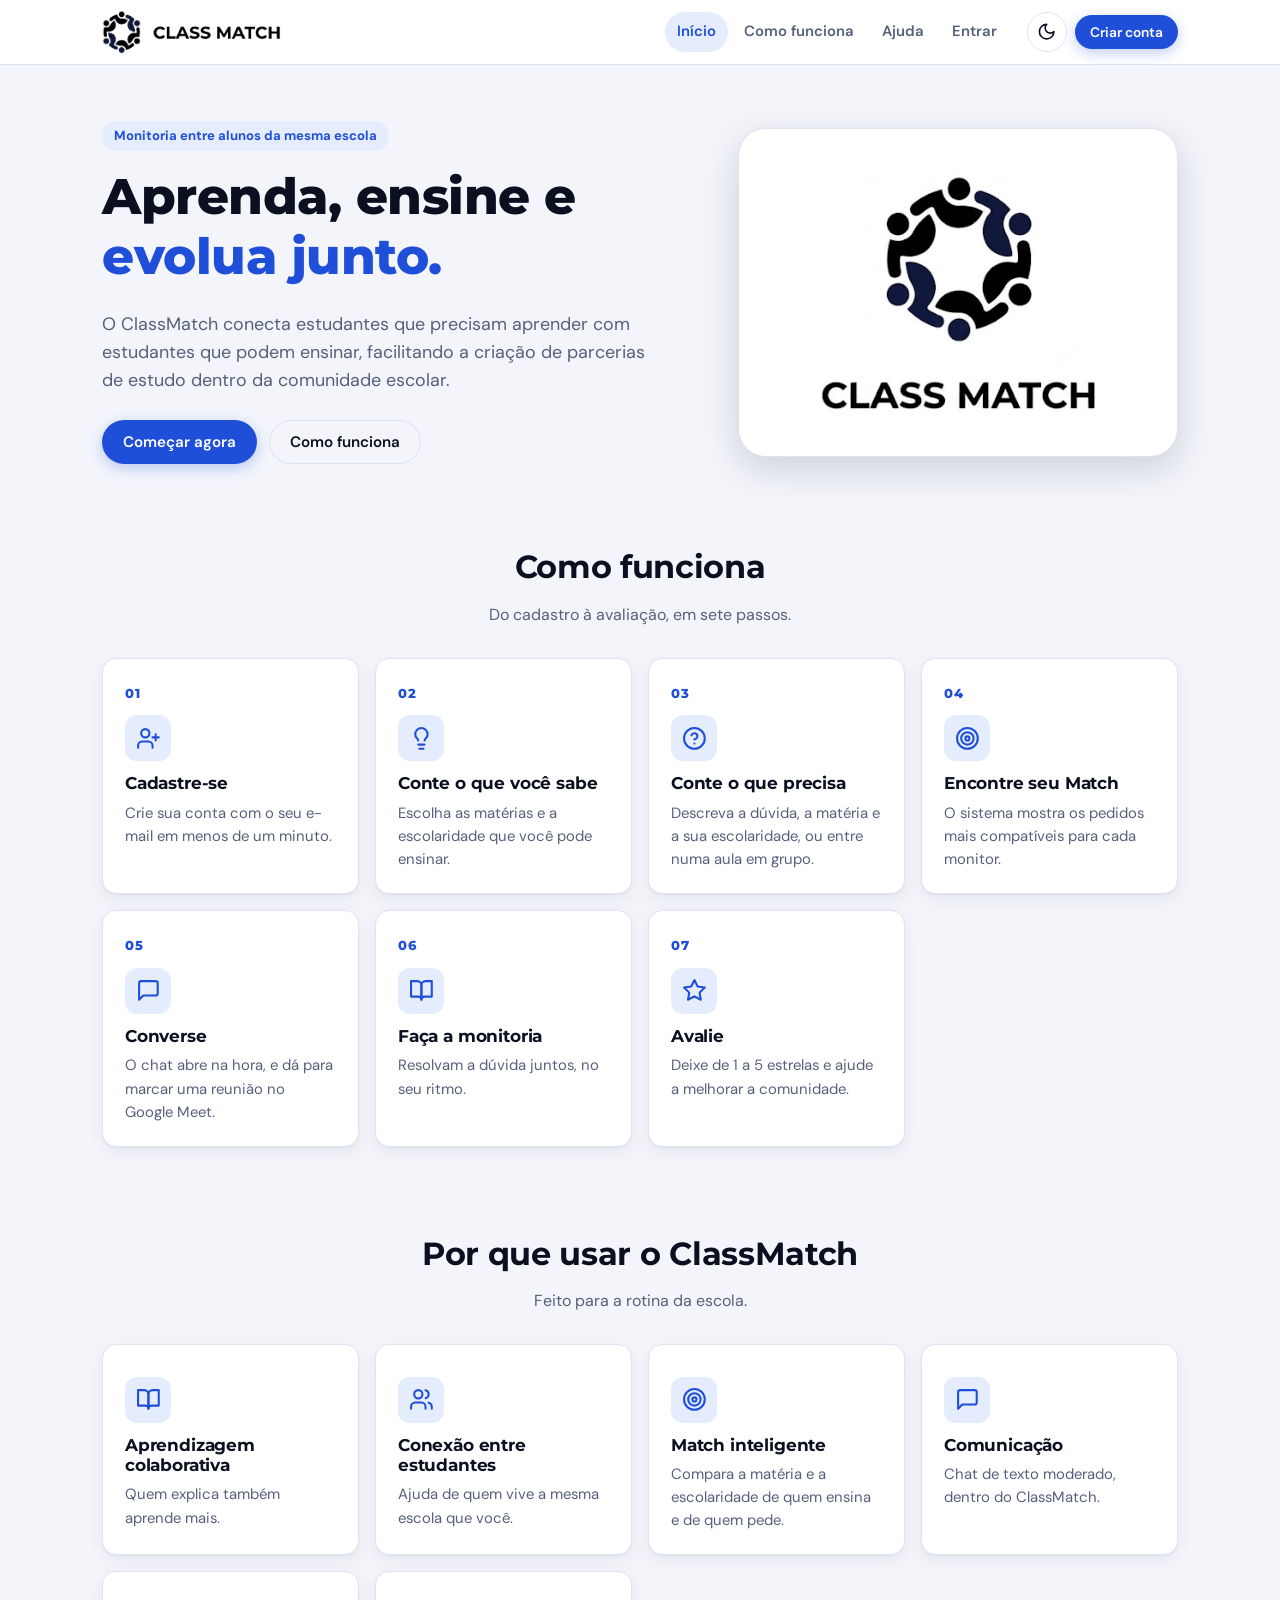
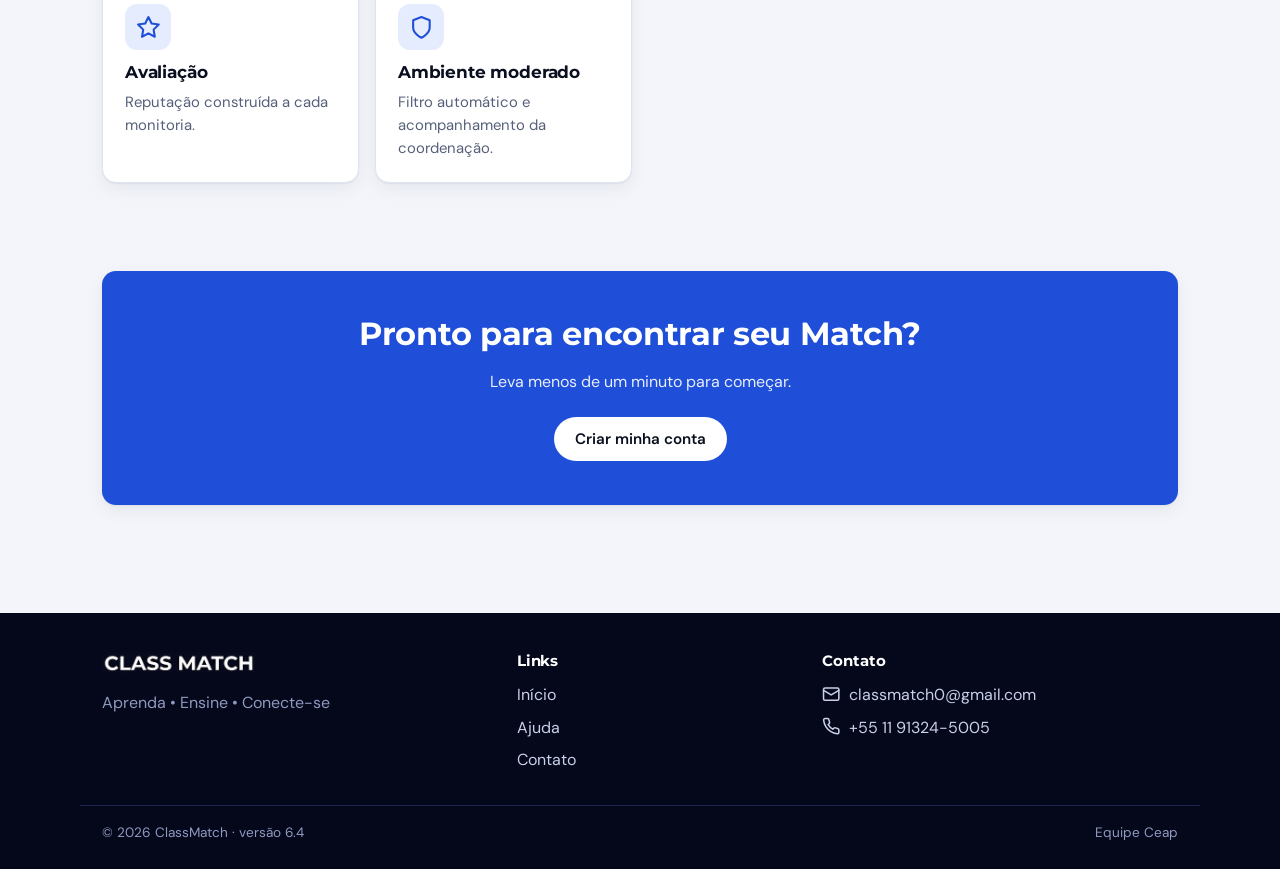
==== commit 0bdea976: "Troca o nível (básico/intermediário/avançado) pela escolaridade O pedido de ajuda pede a escolaridad" ====
--- a/frontend/index.html
+++ b/frontend/index.html
@@ -4,6 +4,8 @@
 <meta charset="UTF-8">
 <meta name="viewport" content="width=device-width, initial-scale=1.0">
 <title>ClassMatch — Aprenda, ensine e evolua junto</title>
+<meta name="description" content="ClassMatch: monitoria entre alunos da mesma escola. Encontre quem pode te ensinar uma matéria, ou ensine o que você sabe, num chat moderado pela escola.">
+<link rel="canonical" href="https://class-match-khaki.vercel.app/">
 <link rel="icon" href="img/simbolo-claro.png">
 <script>try{document.documentElement.dataset.tema=localStorage.getItem('classmatch_tema')||(matchMedia('(prefers-color-scheme: dark)').matches?'escuro':'claro')}catch(e){document.documentElement.dataset.tema='claro'}</script>
 <link rel="stylesheet" href="style.css">
@@ -34,8 +36,8 @@
         <p class="sub">Do cadastro à avaliação, em sete passos.</p>
         <div class="grade">
             <div class="card passo"><span class="passo-num">01</span><span class="passo-icone"><i data-icone="novoUsuario"></i></span><h3>Cadastre-se</h3><p>Crie sua conta com o seu e-mail em menos de um minuto.</p></div>
-            <div class="card passo"><span class="passo-num">02</span><span class="passo-icone"><i data-icone="lampada"></i></span><h3>Conte o que você sabe</h3><p>Escolha as matérias e o nível em que você pode ajudar.</p></div>
-            <div class="card passo"><span class="passo-num">03</span><span class="passo-icone"><i data-icone="ajuda"></i></span><h3>Conte o que precisa</h3><p>Descreva a dúvida, a matéria e o nível, ou entre numa aula em grupo.</p></div>
+            <div class="card passo"><span class="passo-num">02</span><span class="passo-icone"><i data-icone="lampada"></i></span><h3>Conte o que você sabe</h3><p>Escolha as matérias e a escolaridade que você pode ensinar.</p></div>
+            <div class="card passo"><span class="passo-num">03</span><span class="passo-icone"><i data-icone="ajuda"></i></span><h3>Conte o que precisa</h3><p>Descreva a dúvida, a matéria e a sua escolaridade, ou entre numa aula em grupo.</p></div>
             <div class="card passo"><span class="passo-num">04</span><span class="passo-icone"><i data-icone="alvo"></i></span><h3>Encontre seu Match</h3><p>O sistema mostra os pedidos mais compatíveis para cada monitor.</p></div>
             <div class="card passo"><span class="passo-num">05</span><span class="passo-icone"><i data-icone="mensagem"></i></span><h3>Converse</h3><p>O chat abre na hora, e dá para marcar uma reunião no Google Meet.</p></div>
             <div class="card passo"><span class="passo-num">06</span><span class="passo-icone"><i data-icone="livro"></i></span><h3>Faça a monitoria</h3><p>Resolvam a dúvida juntos, no seu ritmo.</p></div>
@@ -49,7 +51,7 @@
         <div class="grade">
             <div class="card beneficio"><span class="beneficio-icone"><i data-icone="livro"></i></span><h3>Aprendizagem colaborativa</h3><p>Quem explica também aprende mais.</p></div>
             <div class="card beneficio"><span class="beneficio-icone"><i data-icone="usuarios"></i></span><h3>Conexão entre estudantes</h3><p>Ajuda de quem vive a mesma escola que você.</p></div>
-            <div class="card beneficio"><span class="beneficio-icone"><i data-icone="alvo"></i></span><h3>Match inteligente</h3><p>Compara a matéria e o nível de quem ensina e de quem pede.</p></div>
+            <div class="card beneficio"><span class="beneficio-icone"><i data-icone="alvo"></i></span><h3>Match inteligente</h3><p>Compara a matéria e a escolaridade de quem ensina e de quem pede.</p></div>
             <div class="card beneficio"><span class="beneficio-icone"><i data-icone="mensagem"></i></span><h3>Comunicação</h3><p>Chat de texto moderado, dentro do ClassMatch.</p></div>
             <div class="card beneficio"><span class="beneficio-icone"><i data-icone="estrela"></i></span><h3>Avaliação</h3><p>Reputação construída a cada monitoria.</p></div>
             <div class="card beneficio"><span class="beneficio-icone"><i data-icone="escudo"></i></span><h3>Ambiente moderado</h3><p>Filtro automático e acompanhamento da coordenação.</p></div>
--- a/frontend/style.css
+++ b/frontend/style.css
@@ -426,7 +426,7 @@
 
 /* ---------------------------------------------------------------- chat */
 .chat-box {
-    display: flex; flex-direction: column; height: 560px;
+    display: flex; flex-direction: column; height: clamp(560px, calc(100vh - 160px), 820px);
     background: var(--superficie); border: 1px solid var(--linha); border-radius: var(--raio);
     box-shadow: var(--sombra); overflow: hidden;
 }
@@ -529,9 +529,15 @@
     .marca .nome { display: none; }
     .container { padding: 22px 16px; }
     .field-row { flex-direction: column; gap: 0; }
-    .chat-box { height: 75vh; min-height: 420px; }
+    /* No celular o chat ocupa quase a tela toda; dvh desconta a barra do navegador. */
+    .chat-box { height: 88vh; height: 88dvh; min-height: 460px; }
     .chat-msg { max-width: 90%; }
-    .chat-head { flex-direction: column; }
+    .chat-head { flex-direction: column; align-items: stretch; gap: 8px; padding: 10px 14px; }
+    /* Em coluna, o flex-basis de 200px virava altura e deixava um bloco vazio. */
+    .chat-head > div:first-child { flex: none; }
+    .chat-acoes { justify-content: flex-start; }
+    .chat-messages { padding: 12px; }
+    .chat-input { padding: 8px 10px; }
     .avaliacao-linha { flex-direction: column; }
     .rodape-interno { grid-template-columns: 1fr; }
     .compat { margin-left: 0; }
